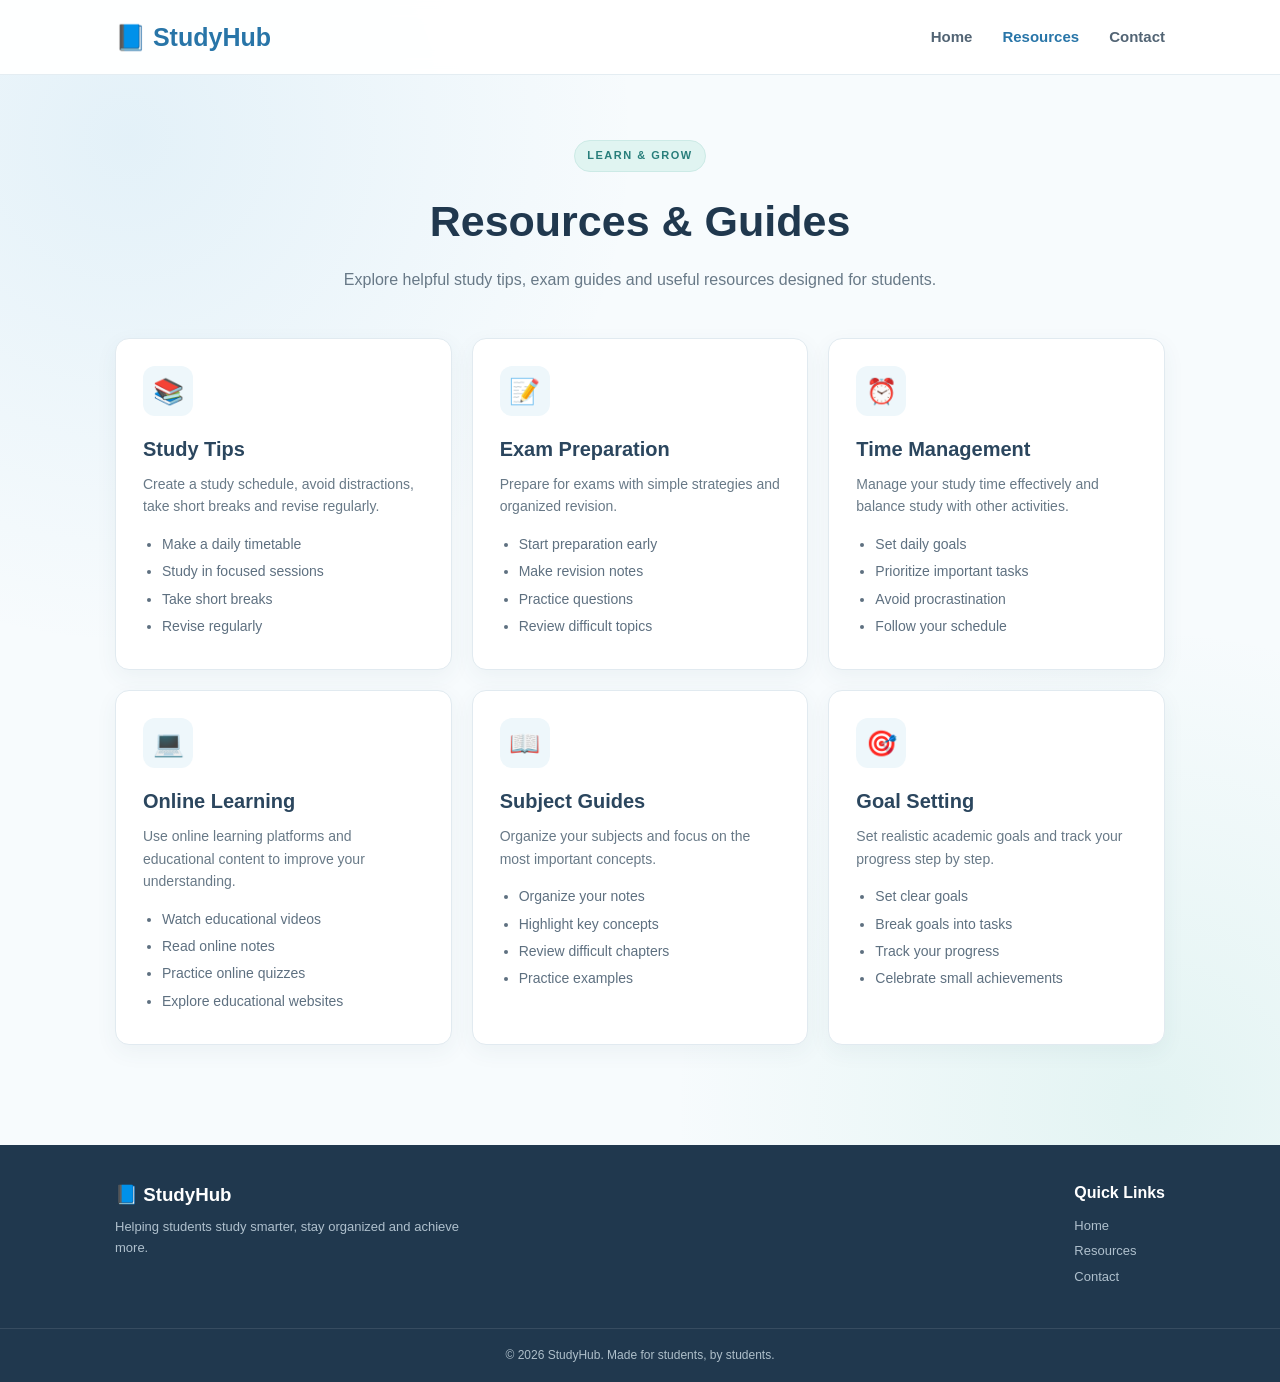
==== resources.html @ 86291d68 "Add files via upload" ====
<!DOCTYPE html>
<html lang="en">

<head>

    <meta charset="UTF-8">
    <meta name="viewport" content="width=device-width, initial-scale=1.0">

    <title>StudyHub - Resources</title>

    <link rel="stylesheet" href="style.css">

</head>

<body>

    <!-- Header -->
    <header>

        <nav class="navbar">

            <a href="index.html" class="logo">
                📘 StudyHub
            </a>

            <button class="menu-btn" onclick="toggleMenu()">
                ☰
            </button>

            <ul class="nav-links" id="navLinks">

                <li>
                    <a href="index.html">Home</a>
                </li>

                <li>
                    <a href="resources.html" class="active">
                        Resources
                    </a>
                </li>

                <li>
                    <a href="contact.html">
                        Contact
                    </a>
                </li>

            </ul>

        </nav>

    </header>


    <main>

        <!-- Page Heading -->
        <section class="page-heading">

            <span class="badge">
                LEARN & GROW
            </span>

            <h1>
                Resources & Guides
            </h1>

            <p>
                Explore helpful study tips, exam guides and
                useful resources designed for students.
            </p>

        </section>


        <!-- Resources -->
        <section class="resources">

            <div class="resource-grid">


                <div class="resource-card">

                    <div class="card-icon">
                        📚
                    </div>

                    <h2>
                        Study Tips
                    </h2>

                    <p>
                        Create a study schedule, avoid distractions,
                        take short breaks and revise regularly.
                    </p>

                    <ul>
                        <li>Make a daily timetable</li>
                        <li>Study in focused sessions</li>
                        <li>Take short breaks</li>
                        <li>Revise regularly</li>
                    </ul>

                </div>


                <div class="resource-card">

                    <div class="card-icon">
                        📝
                    </div>

                    <h2>
                        Exam Preparation
                    </h2>

                    <p>
                        Prepare for exams with simple strategies
                        and organized revision.
                    </p>

                    <ul>
                        <li>Start preparation early</li>
                        <li>Make revision notes</li>
                        <li>Practice questions</li>
                        <li>Review difficult topics</li>
                    </ul>

                </div>


                <div class="resource-card">

                    <div class="card-icon">
                        ⏰
                    </div>

                    <h2>
                        Time Management
                    </h2>

                    <p>
                        Manage your study time effectively and
                        balance study with other activities.
                    </p>

                    <ul>
                        <li>Set daily goals</li>
                        <li>Prioritize important tasks</li>
                        <li>Avoid procrastination</li>
                        <li>Follow your schedule</li>
                    </ul>

                </div>


                <div class="resource-card">

                    <div class="card-icon">
                        💻
                    </div>

                    <h2>
                        Online Learning
                    </h2>

                    <p>
                        Use online learning platforms and educational
                        content to improve your understanding.
                    </p>

                    <ul>
                        <li>Watch educational videos</li>
                        <li>Read online notes</li>
                        <li>Practice online quizzes</li>
                        <li>Explore educational websites</li>
                    </ul>

                </div>


                <div class="resource-card">

                    <div class="card-icon">
                        📖
                    </div>

                    <h2>
                        Subject Guides
                    </h2>

                    <p>
                        Organize your subjects and focus on the
                        most important concepts.
                    </p>

                    <ul>
                        <li>Organize your notes</li>
                        <li>Highlight key concepts</li>
                        <li>Review difficult chapters</li>
                        <li>Practice examples</li>
                    </ul>

                </div>


                <div class="resource-card">

                    <div class="card-icon">
                        🎯
                    </div>

                    <h2>
                        Goal Setting
                    </h2>

                    <p>
                        Set realistic academic goals and track
                        your progress step by step.
                    </p>

                    <ul>
                        <li>Set clear goals</li>
                        <li>Break goals into tasks</li>
                        <li>Track your progress</li>
                        <li>Celebrate small achievements</li>
                    </ul>

                </div>

            </div>

        </section>

    </main>


    <!-- Footer -->
    <footer>

        <div class="footer-content">

            <div>
                <h3>📘 StudyHub</h3>

                <p>
                    Helping students study smarter,
                    stay organized and achieve more.
                </p>
            </div>

            <div>
                <h4>Quick Links</h4>

                <a href="index.html">Home</a>
                <a href="resources.html">Resources</a>
                <a href="contact.html">Contact</a>
            </div>

        </div>

        <div class="copyright">
            © 2026 StudyHub. Made for students, by students.
        </div>

    </footer>


    <script src="script.js"></script>

</body>
</html>
---- style.css ----
/* ===================================
   STUDYHUB - MAIN CSS
=================================== */


/* Reset */

* {
    margin: 0;
    padding: 0;
    box-sizing: border-box;
}


html {
    scroll-behavior: smooth;
}


body {
    font-family: Arial, Helvetica, sans-serif;

    color: #26384a;

    background:
        radial-gradient(
            circle at 10% 10%,
            rgba(84, 168, 214, 0.12),
            transparent 30%
        ),

        radial-gradient(
            circle at 90% 80%,
            rgba(79, 190, 166, 0.12),
            transparent 30%
        ),

        #f7fbfd;

    min-height: 100vh;

    line-height: 1.6;
}


/* ===================================
   HEADER
=================================== */

header {
    background: rgba(255, 255, 255, 0.94);

    border-bottom: 1px solid #e4edf2;

    position: sticky;

    top: 0;

    z-index: 1000;

    backdrop-filter: blur(10px);
}


.navbar {
    max-width: 1100px;

    margin: auto;

    padding: 17px 25px;

    display: flex;

    align-items: center;

    justify-content: space-between;
}


.logo {
    color: #2875a8;

    text-decoration: none;

    font-size: 25px;

    font-weight: 700;
}


.nav-links {
    display: flex;

    list-style: none;

    gap: 30px;
}


.nav-links a {
    color: #526474;

    text-decoration: none;

    font-size: 15px;

    font-weight: 600;

    transition: 0.25s;
}


.nav-links a:hover,
.nav-links a.active {
    color: #2875a8;
}


.menu-btn {
    display: none;

    border: none;

    background: transparent;

    color: #2875a8;

    font-size: 25px;

    cursor: pointer;
}


/* ===================================
   HERO
=================================== */

.hero {
    max-width: 1100px;

    margin: 45px auto 25px;

    padding: 90px 55px;

    border-radius: 24px;

    background:
        linear-gradient(
            135deg,
            #eaf6fc,
            #edf9f6
        );

    border: 1px solid #dcebf1;

    position: relative;

    overflow: hidden;
}


.hero::before {
    content: "";

    width: 260px;

    height: 260px;

    background: rgba(79, 166, 210, 0.12);

    border-radius: 50%;

    position: absolute;

    right: -70px;

    top: -90px;
}


.hero::after {
    content: "";

    width: 190px;

    height: 190px;

    background: rgba(71, 179, 156, 0.10);

    border-radius: 50%;

    position: absolute;

    left: -80px;

    bottom: -100px;
}


.hero-content {
    max-width: 700px;

    position: relative;

    z-index: 2;
}


.badge {
    display: inline-block;

    color: #287e7b;

    background: #e0f4f1;

    border: 1px solid #cceae6;

    padding: 6px 12px;

    border-radius: 50px;

    font-size: 11px;

    letter-spacing: 1.5px;

    font-weight: 700;

    margin-bottom: 15px;
}


.hero h1 {
    color: #20384e;

    font-size: 52px;

    line-height: 1.15;

    margin-bottom: 18px;
}


.hero h1 span {
    color: #2d8c89;
}


.hero p {
    color: #617282;

    font-size: 17px;

    max-width: 650px;

    margin-bottom: 27px;
}


.hero-buttons {
    display: flex;

    gap: 12px;

    flex-wrap: wrap;
}


/* ===================================
   BUTTONS
=================================== */

.btn {
    display: inline-block;

    background: #2875a8;

    color: white;

    text-decoration: none;

    border: none;

    padding: 11px 20px;

    border-radius: 8px;

    font-size: 14px;

    font-weight: 700;

    cursor: pointer;

    transition: 0.25s;
}


.btn:hover {
    background: #205f8b;

    transform: translateY(-2px);
}


.outline-btn {
    color: #2875a8;

    background: white;

    border: 1px solid #cbdfe9;
}


.outline-btn:hover {
    color: #2875a8;

    background: #f1f8fb;
}


/* ===================================
   STUDY TIP
=================================== */

.tip-section {
    max-width: 1100px;

    margin: 25px auto;

    padding: 0 25px;

    text-align: center;
}


.tip-button {
    border: none;

    background: #e3f4f1;

    color: #277d79;

    padding: 11px 20px;

    border-radius: 8px;

    font-weight: 700;

    cursor: pointer;

    transition: 0.25s;
}


.tip-button:hover {
    background: #d4ebe8;

    transform: translateY(-2px);
}


.study-tip {
    display: none;

    max-width: 650px;

    margin: 17px auto 0;

    padding: 14px 18px;

    background: white;

    border: 1px solid #d9ebe9;

    border-left: 4px solid #42a5a0;

    border-radius: 8px;

    color: #52706e;

    text-align: left;
}


.study-tip.show {
    display: block;
}


/* ===================================
   SECTION HEADINGS
=================================== */

.topics {
    max-width: 1100px;

    margin: 70px auto;

    padding: 0 25px;
}


.section-heading {
    text-align: center;

    max-width: 650px;

    margin: auto auto 35px;
}


.section-heading span {
    color: #2d8c89;

    font-size: 11px;

    letter-spacing: 2px;

    font-weight: 700;
}


.section-heading h2 {
    color: #20384e;

    font-size: 32px;

    margin: 8px 0;
}


.section-heading p {
    color: #71808e;
}


/* ===================================
   CARDS
=================================== */

.cards {
    display: grid;

    grid-template-columns: repeat(3, 1fr);

    gap: 20px;
}


.card {
    background: white;

    border: 1px solid #e1eaf0;

    border-radius: 14px;

    padding: 27px;

    box-shadow:
        0 7px 22px rgba(45, 80, 105, 0.06);

    transition: 0.25s;
}


.card:hover {
    transform: translateY(-5px);

    box-shadow:
        0 12px 30px rgba(45, 80, 105, 0.10);
}


.card-icon {
    width: 50px;

    height: 50px;

    display: flex;

    align-items: center;

    justify-content: center;

    background: #eef7fb;

    border-radius: 12px;

    font-size: 25px;

    margin-bottom: 17px;
}


.card h3 {
    color: #2b465e;

    font-size: 20px;

    margin-bottom: 8px;
}


.card p {
    color: #687987;

    font-size: 14px;

    margin-bottom: 15px;
}


.card a {
    color: #2875a8;

    text-decoration: none;

    font-size: 14px;

    font-weight: 700;
}


/* ===================================
   PAGE HEADING
=================================== */

.page-heading {
    max-width: 750px;

    margin: 65px auto 45px;

    padding: 0 25px;

    text-align: center;
}


.page-heading h1 {
    color: #20384e;

    font-size: 43px;

    margin-bottom: 12px;
}


.page-heading p {
    color: #687987;

    font-size: 16px;
}


/* ===================================
   RESOURCES PAGE
=================================== */

.resources {
    max-width: 1100px;

    margin: auto;

    padding: 0 25px 70px;
}


.resource-grid {
    display: grid;

    grid-template-columns: repeat(3, 1fr);

    gap: 20px;
}


.resource-card {
    background: white;

    border: 1px solid #e1eaf0;

    border-radius: 14px;

    padding: 27px;

    box-shadow:
        0 7px 22px rgba(45, 80, 105, 0.06);

    transition: 0.25s;
}


.resource-card:hover {
    transform: translateY(-5px);

    box-shadow:
        0 12px 30px rgba(45, 80, 105, 0.10);
}


.resource-card h2 {
    color: #2b465e;

    font-size: 20px;

    margin-bottom: 8px;
}


.resource-card p {
    color: #687987;

    font-size: 14px;

    margin-bottom: 15px;
}


.resource-card ul {
    padding-left: 19px;

    color: #5e7080;

    font-size: 14px;
}


.resource-card li {
    margin-bottom: 5px;
}


/* ===================================
   CONTACT PAGE
=================================== */

.contact-area {
    max-width: 1000px;

    margin: auto;

    padding: 0 25px 70px;

    display: grid;

    grid-template-columns: 1fr 1fr;

    gap: 22px;
}


.about-card,
.form-card {
    background: white;

    border: 1px solid #e1eaf0;

    border-radius: 14px;

    padding: 30px;

    box-shadow:
        0 7px 22px rgba(45, 80, 105, 0.06);
}


.about-card h2,
.form-card h2 {
    color: #2b465e;

    font-size: 23px;

    margin-bottom: 12px;
}


.about-card p {
    color: #687987;

    font-size: 14px;

    margin-bottom: 15px;
}


.about-item {
    background: #f4f9fb;

    color: #526a7b;

    border-radius: 8px;

    padding: 10px 13px;

    margin-top: 9px;

    font-size: 14px;
}


/* ===================================
   FORM
=================================== */

.form-card label {
    display: block;

    color: #40576a;

    font-weight: 700;

    font-size: 14px;

    margin: 15px 0 6px;
}


.form-card input,
.form-card textarea {
    width: 100%;

    border: 1px solid #d5e1e8;

    border-radius: 7px;

    padding: 11px;

    font-family: inherit;

    font-size: 14px;

    outline: none;
}


.form-card input:focus,
.form-card textarea:focus {
    border-color: #55a4c9;

    box-shadow:
        0 0 0 3px rgba(85, 164, 201, 0.10);
}


.form-card textarea {
    resize: vertical;

    margin-bottom: 15px;
}


#formMessage {
    margin-top: 12px;

    font-size: 14px;

    font-weight: 700;
}


/* ===================================
   FOOTER
=================================== */

footer {
    background: #20384e;

    color: #d9e5ed;

    margin-top: 30px;
}


.footer-content {
    max-width: 1100px;

    margin: auto;

    padding: 35px 25px;

    display: flex;

    justify-content: space-between;

    gap: 30px;
}


.footer-content h3 {
    color: white;

    margin-bottom: 7px;
}


.footer-content h4 {
    color: white;

    margin-bottom: 10px;
}


.footer-content p {
    max-width: 380px;

    color: #afc0cd;

    font-size: 13px;
}


.footer-content a {
    display: block;

    color: #afc0cd;

    text-decoration: none;

    font-size: 13px;

    margin-bottom: 5px;
}


.footer-content a:hover {
    color: white;
}


.copyright {
    border-top: 1px solid rgba(255,255,255,0.1);

    text-align: center;

    padding: 17px;

    color: #aebfca;

    font-size: 12px;
}


/* ===================================
   RESPONSIVE
=================================== */

@media (max-width: 800px) {

    .menu-btn {
        display: block;
    }


    .nav-links {
        display: none;

        position: absolute;

        top: 67px;

        left: 0;

        right: 0;

        background: white;

        flex-direction: column;

        gap: 0;

        border-bottom: 1px solid #e2eaf0;
    }


    .nav-links.show {
        display: flex;
    }


    .nav-links li {
        text-align: center;

        padding: 14px;

        border-top: 1px solid #edf1f4;
    }


    .hero {
        margin: 25px 15px;

        padding: 60px 25px;
    }


    .hero h1 {
        font-size: 38px;
    }


    .cards,
    .resource-grid,
    .contact-area {
        grid-template-columns: 1fr;
    }


    .topics {
        margin-top: 50px;
    }


    .page-heading h1 {
        font-size: 35px;
    }


    .footer-content {
        flex-direction: column;
    }

}


@media (max-width: 450px) {

    .navbar {
        padding: 15px 18px;
    }


    .logo {
        font-size: 22px;
    }


    .hero h1 {
        font-size: 32px;
    }


    .hero p {
        font-size: 15px;
    }


    .hero-buttons {
        flex-direction: column;
    }


    .hero-buttons .btn {
        width: 100%;

        text-align: center;
    }

}
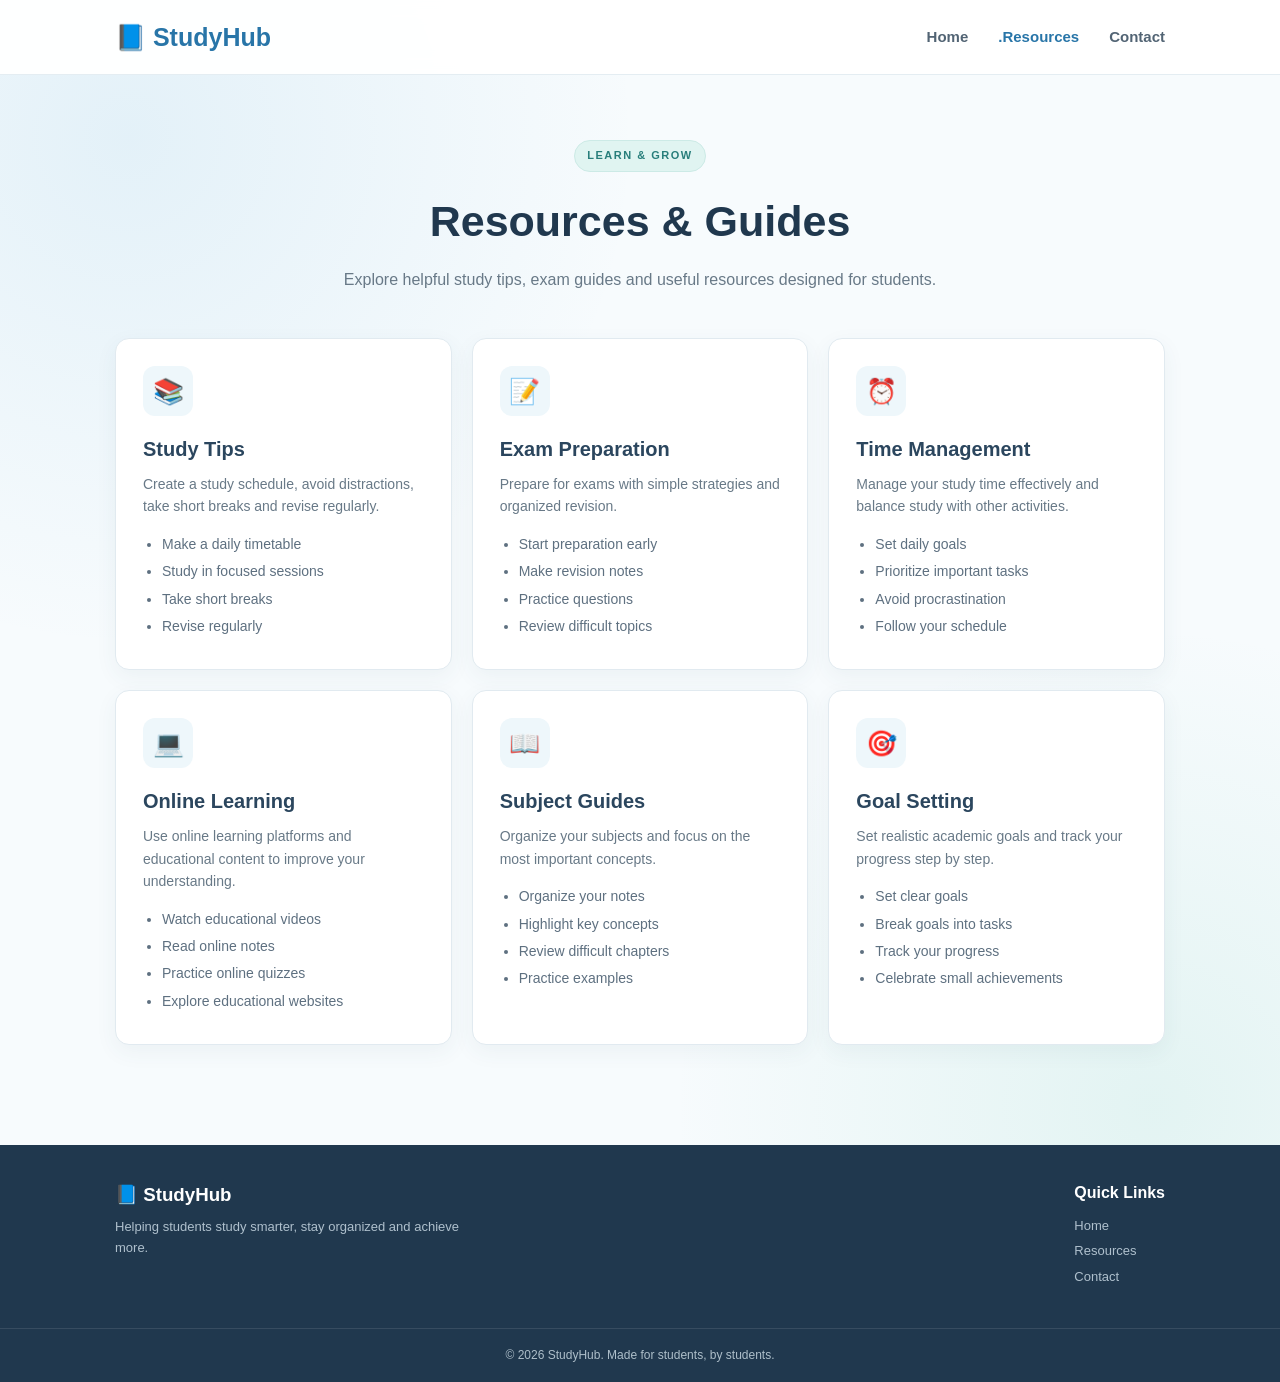
==== commit 4e41d979: "Format HTML document with proper structure" ====
--- a/resources.html
+++ b/resources.html
@@ -35,7 +35,7 @@
 
                 <li>
                     <a href="resources.html" class="active">
-                        Resources
+                        .Resources
                     </a>
                 </li>
 
